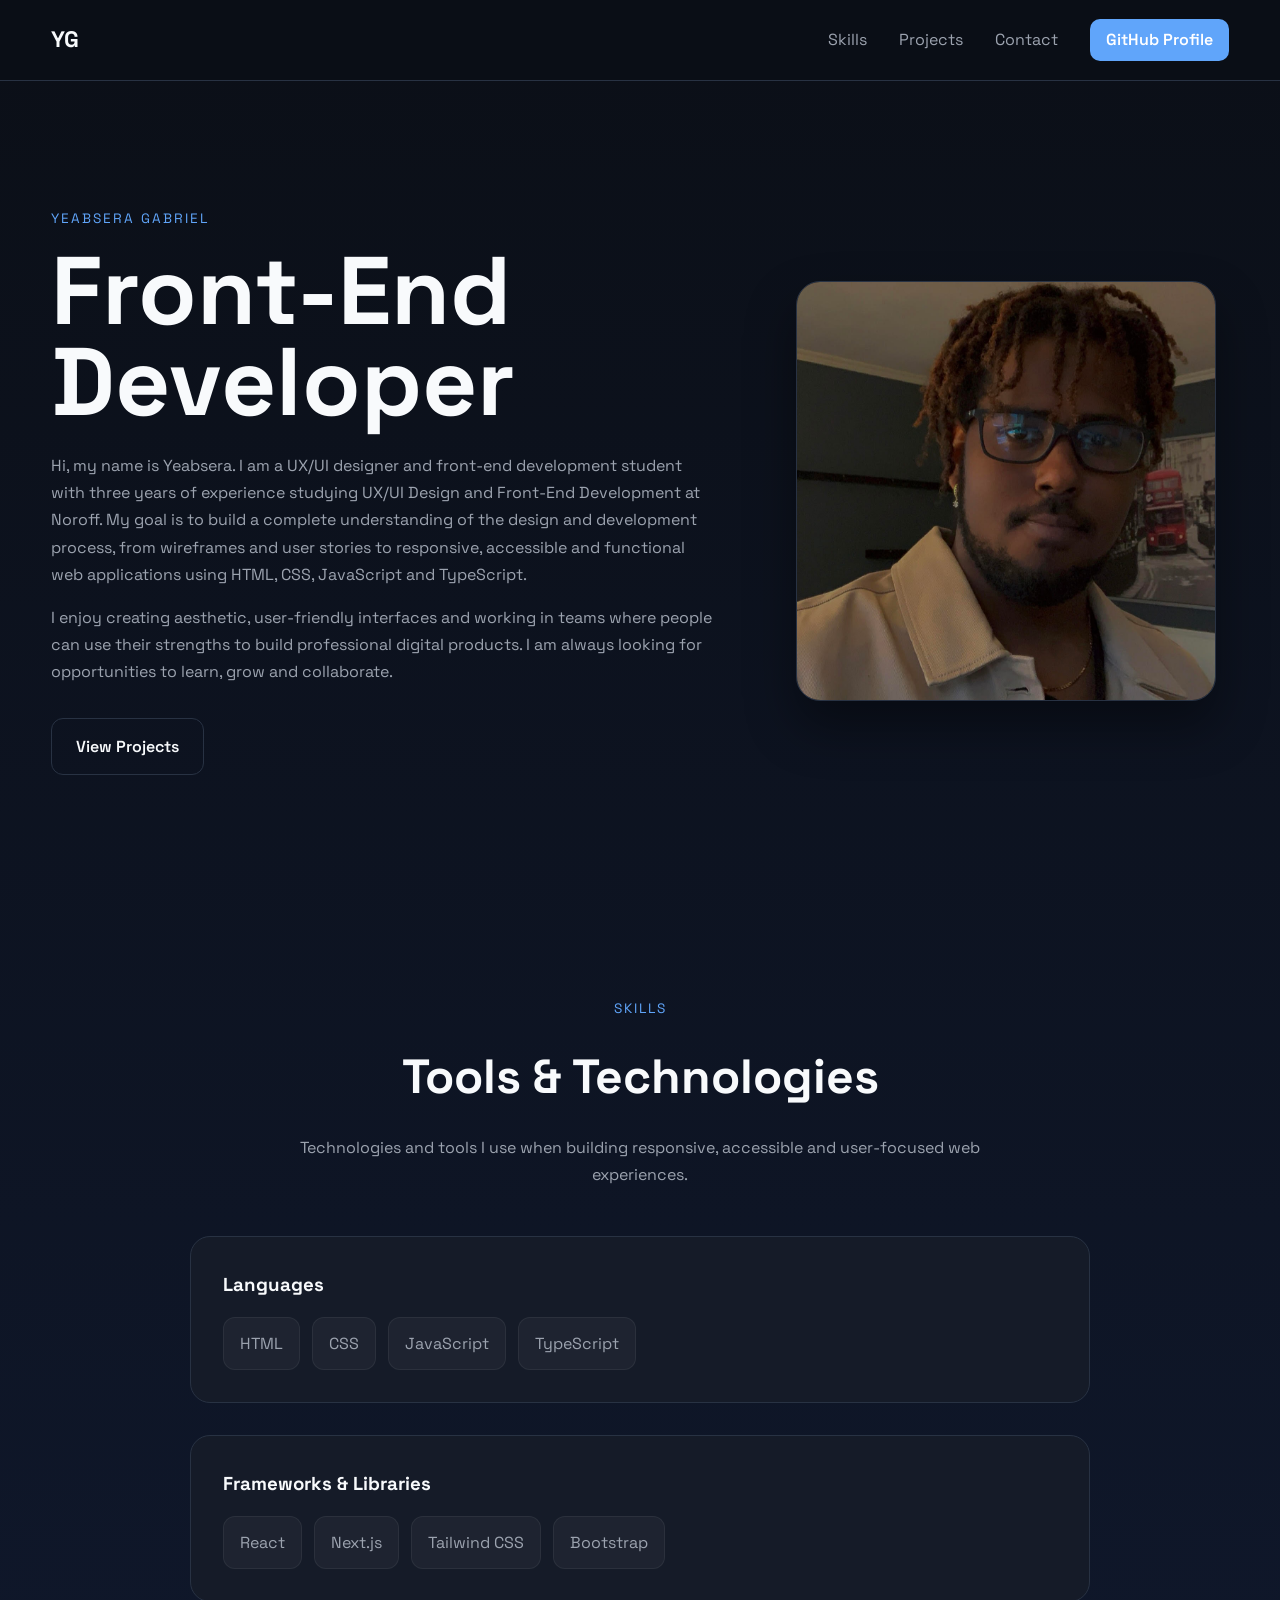
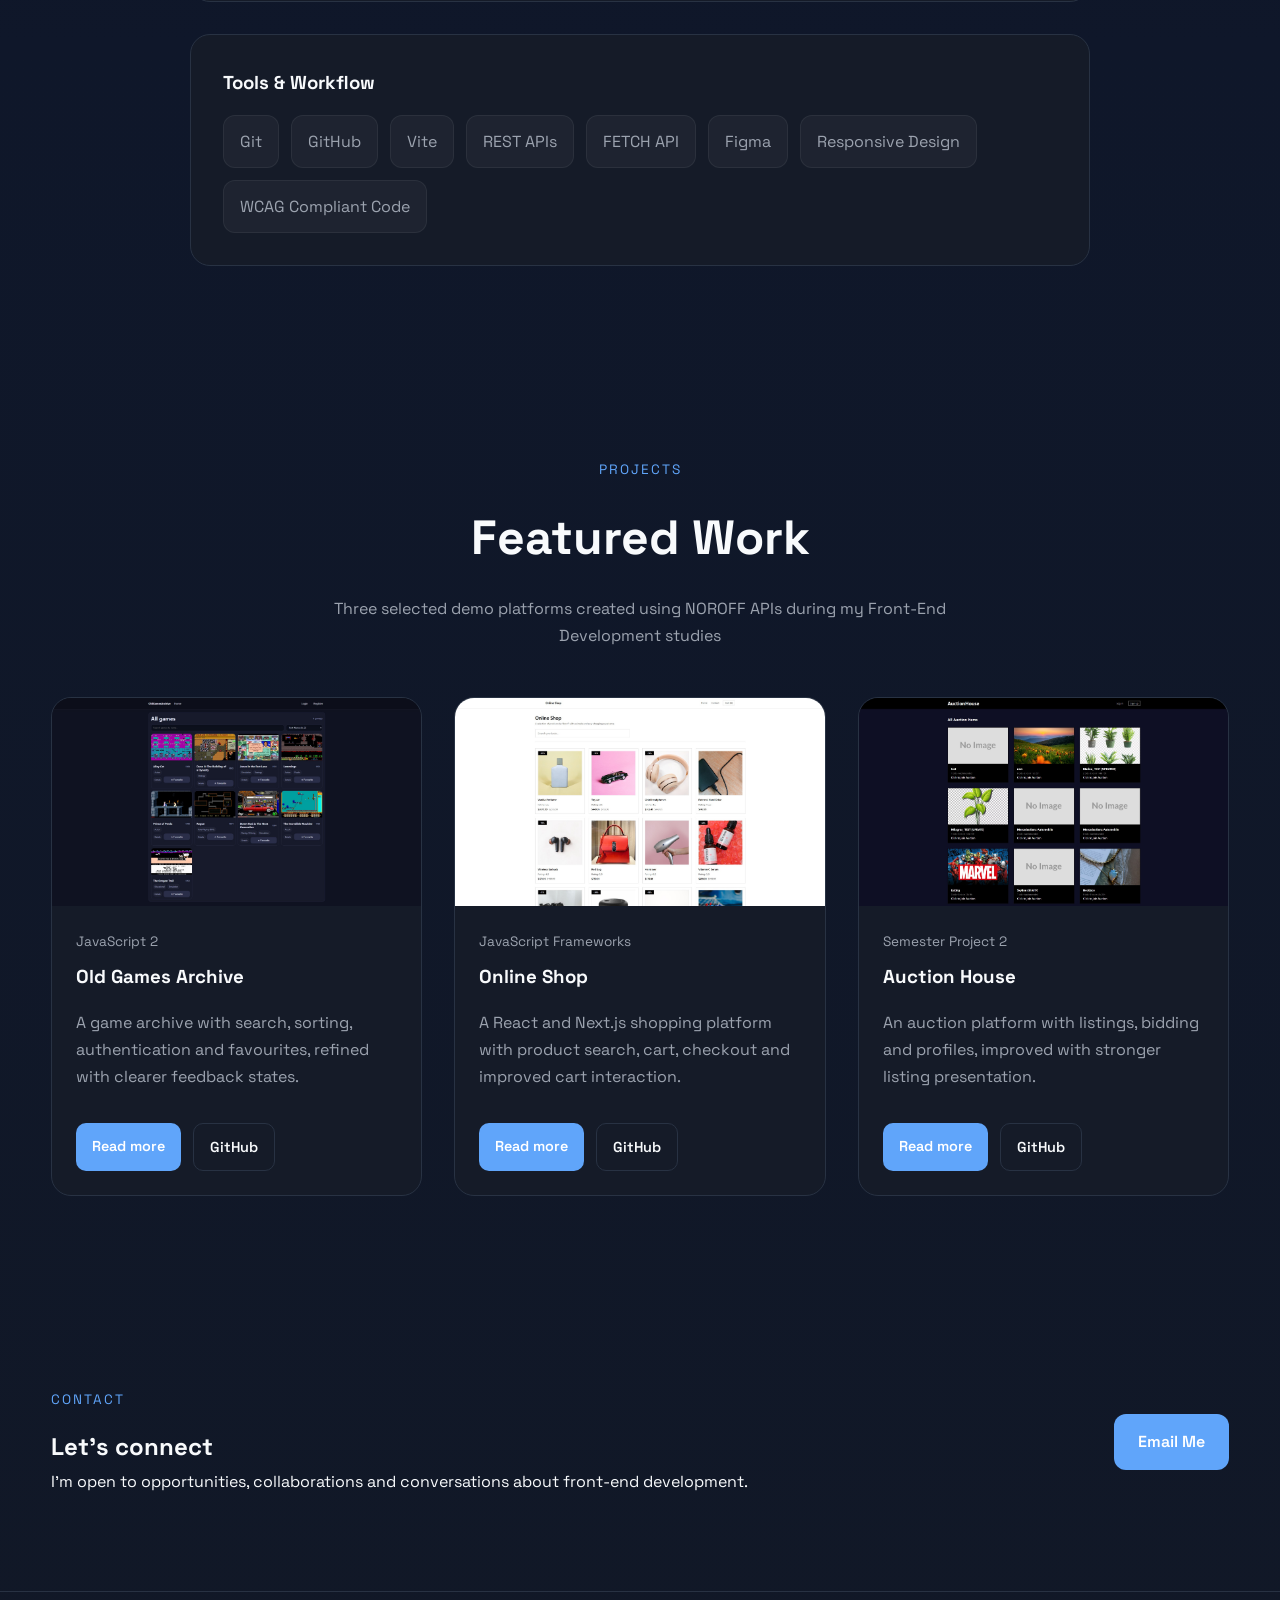
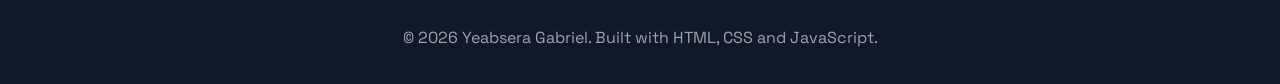
==== index.html @ 2f0060f0 "HTML, CSS and JavaScript Portfolio foundation created based on my first portfolio and edited, then i" ====
<!doctype html>
<html lang="en">
<head>
  <meta charset="UTF-8" />
  <meta name="viewport" content="width=device-width, initial-scale=1.0" />
  <meta name="description" content="Portfolio of Yeabsera Gabriel, Front-End Developer." />
  <title>Yeabsera Gabriel | Front-End Developer</title>

  <link rel="preconnect" href="https://fonts.googleapis.com" />
  <link rel="preconnect" href="https://fonts.gstatic.com" crossorigin />
  <link href="https://fonts.googleapis.com/css2?family=Space+Grotesk:wght@400;500;600;700&display=swap" rel="stylesheet" />

  <link rel="stylesheet" href="./css/styles.css" />
</head>

<body>
  <header class="site-header">
    <nav class="nav container">
      <a href="./index.html" class="logo" aria-label="Go to homepage">YG</a>

      <div class="nav-links" aria-label="Main navigation">
       <a href="#skills">Skills</a>
       <a href="#projects">Projects</a>
       <a href="#contact">Contact</a>

       <a
          href="https://github.com/YeabseraG"
          target="_blank"
          rel="noopener"
          class="github-nav-btn"
        >
          GitHub Profile
       </a>
      </div>
    </nav>
  </header>

  <main>
    <section class="hero container">
      <div class="hero-content">
        <p class="eyebrow">Yeabsera Gabriel</p>
        <h1>Front-End Developer</h1>

        <p class="hero-text">
          Hi, my name is Yeabsera. I am a UX/UI designer and front-end development student with three years of experience studying UX/UI Design and Front-End Development at Noroff. My goal is to build a complete understanding of the design and development process, from wireframes and user stories to responsive, accessible and functional web applications using HTML, CSS, JavaScript and TypeScript.
        </p>

        <p class="hero-text">
          I enjoy creating aesthetic, user-friendly interfaces and working in teams where people can use their strengths to build professional digital products. I am always looking for opportunities to learn, grow and collaborate.
        </p>

        <div class="hero-actions">
          <a href="#projects" class="btn secondary">View Projects</a>
        </div>
      </div>

      <div class="hero-image-wrap">
        <img src="./assets/profile.jpg" alt="Portrait of Yeabsera Gabriel" class="hero-image" />
      </div>
    </section>

    <section id="skills" class="section container narrow-section">
      <div class="section-heading centered">
        <p class="eyebrow">Skills</p>
        <h2>Tools & Technologies</h2>
        <p>
          Technologies and tools I use when building responsive, accessible and user-focused web experiences.
        </p>
      </div>

      <div class="skills-categories">
        <div class="skill-category">
          <h3>Languages</h3>
          <div class="skill-list">
            <span>HTML</span>
            <span>CSS</span>
            <span>JavaScript</span>
            <span>TypeScript</span>
          </div>
        </div>

        <div class="skill-category">
          <h3>Frameworks & Libraries</h3>
          <div class="skill-list">
            <span>React</span>
            <span>Next.js</span>
            <span>Tailwind CSS</span>
            <span>Bootstrap</span>
          </div>
        </div>

        <div class="skill-category">
          <h3>Tools & Workflow</h3>
          <div class="skill-list">
            <span>Git</span>
            <span>GitHub</span>
            <span>Vite</span>
            <span>REST APIs</span>
            <span>FETCH API</span>
            <span>Figma</span>
            <span>Responsive Design</span>
            <span>WCAG Compliant Code</span>
          </div>
        </div>
      </div>
    </section>

    <section id="projects" class="section container">
      <div class="section-heading centered">
        <p class="eyebrow">Projects</p>
        <h2>Featured Work</h2>
        <p>
          Three selected demo platforms created using NOROFF APIs during my Front-End Development studies
        </p>
      </div>

      <div class="projects-grid">
        <article class="project-card">
          <img src="./assets/javascript-2.jpg" alt="Screenshot of OldGamesArchive" />
          <div class="project-card-content">
            <div>
              <p class="project-label">JavaScript 2</p>
              <h3>Old Games Archive</h3>
              <p>
                A game archive with search, sorting, authentication and favourites, refined with clearer feedback states.
              </p>
            </div>

            <div class="card-actions">
              <a href="./projects/javascript-2.html" class="small-btn primary-small">Read more</a>
              <a href="https://github.com/NoroffFEU/javascript-2-resit-1-YeabseraG" target="_blank" rel="noopener" class="small-btn secondary-small">GitHub</a>
            </div>
          </div>
        </article>

        <article class="project-card">
          <img src="./assets/javascript-frameworks.jpg" alt="Screenshot of Online Shop" />
          <div class="project-card-content">
            <div>
              <p class="project-label">JavaScript Frameworks</p>
              <h3>Online Shop</h3>
              <p>
                A React and Next.js shopping platform with product search, cart, checkout and improved cart interaction.
              </p>
            </div>

            <div class="card-actions">
              <a href="./projects/javascript-frameworks.html" class="small-btn primary-small">Read more</a>
              <a href="https://github.com/NoroffFEU/jsfw-2025-v1-yeabserag-js-frameworks/tree/main/online-shop" target="_blank" rel="noopener" class="small-btn secondary-small">GitHub</a>
            </div>
          </div>
        </article>

        <article class="project-card">
          <img src="./assets/semester-project-2.jpg" alt="Screenshot of AuctionHouse" />
          <div class="project-card-content">
            <div>
              <p class="project-label">Semester Project 2</p>
              <h3>Auction House</h3>
              <p>
                An auction platform with listings, bidding and profiles, improved with stronger listing presentation.
              </p>
            </div>

            <div class="card-actions">
              <a href="./projects/semester-project-2.html" class="small-btn primary-small">Read more</a>
              <a href="https://github.com/YeabseraG/FED2_SP2_Yeabsera_G" target="_blank" rel="noopener" class="small-btn secondary-small">GitHub</a>
            </div>
          </div>
        </article>
      </div>
    </section>

    <section id="contact" class="section container contact-section">
      <div>
        <p class="eyebrow">Contact</p>
        <h2>Let’s connect</h2>
        <p>
          I’m open to opportunities, collaborations and conversations about front-end development.
        </p>
      </div>

      <a href="mailto:yeabsera.gabriel@gmail.com" class="btn primary">Email Me</a>
    </section>
  </main>

  <footer class="footer">
    <p>© 2026 Yeabsera Gabriel. Built with HTML, CSS and JavaScript.</p>
  </footer>

  <script src="./js/main.js"></script>
</body>
</html>
---- css/styles.css ----
:root {
  --bg: #0b0f17;
  --bg-secondary: #111827;
  --card: #151b28;
  --border: #283243;
  --text: #f8fafc;
  --text-secondary: #9ca3af;
  --accent: #60a5fa;
  --accent-hover: #3b82f6;
  --container: 1200px;
}

* {
  margin: 0;
  padding: 0;
  box-sizing: border-box;
}

html {
  scroll-behavior: smooth;
}

body {
  background: linear-gradient(
    180deg,
    #0b0f17 0%,
    #0f172a 50%,
    #111827 100%
  );

  color: var(--text);
  font-family: "Space Grotesk", sans-serif;
  line-height: 1.7;
}

img {
  display: block;
  width: 100%;
}

a {
  text-decoration: none;
  color: inherit;
}

.container {
  width: min(92%, var(--container));
  margin: 0 auto;
}

.narrow-section {
  max-width: 900px;
}



/* NAVIGATION */

.site-header {
  position: sticky;
  top: 0;
  z-index: 1000;

  backdrop-filter: blur(12px);

  background: rgba(11, 15, 23, 0.85);

  border-bottom: 1px solid var(--border);
}

.nav {
  min-height: 80px;

  display: flex;
  justify-content: space-between;
  align-items: center;
}

.logo {
  font-weight: 700;
  font-size: 1.4rem;
}

.nav-links {
  display: flex;
  align-items: center;
  gap: 2rem;
}

.nav-links a {
  color: var(--text-secondary);
  transition: 0.3s ease;
}

.nav-links a:hover {
  color: var(--text);
}

.github-nav-btn {
  background: var(--accent);
  color: white !important;
  padding: 0.8rem 1rem;
  border-radius: 10px;
  font-weight: 600;
  line-height: 1;
  display: inline-flex;
  align-items: center;
  justify-content: center;
}

.github-nav-btn:hover {
  background: var(--accent-hover);
  transform: translateY(-2px);
}



/* HERO */

.hero {
  min-height: calc(100vh - 80px);

  display: grid;
  grid-template-columns: 1.2fr 0.8fr;
  gap: 4rem;

  align-items: center;

  padding: 4rem 0;
}

.eyebrow {
  color: var(--accent);
  text-transform: uppercase;
  letter-spacing: 2px;
  font-size: 0.85rem;
  margin-bottom: 1rem;
}

.hero h1 {
  font-size: clamp(3.5rem, 8vw, 6rem);
  line-height: 0.95;
  margin-bottom: 1.5rem;
}

.hero-text {
  max-width: 700px;
  color: var(--text-secondary);
  margin-bottom: 1rem;
}

.hero-actions {
  display: flex;
  gap: 1rem;
  margin-top: 2rem;
}

.hero-image-wrap {
  display: flex;
  justify-content: center;
}

.hero-image {
  width: min(100%, 420px);
  aspect-ratio: 1 / 1;

  object-fit: cover;

  border-radius: 24px;

  border: 1px solid var(--border);

  box-shadow: 0 25px 50px rgba(0, 0, 0, 0.4);
}




/* BUTTONS */

.btn {
  padding: 0.9rem 1.5rem;

  border-radius: 12px;

  font-weight: 600;

  transition: 0.3s ease;
}

.primary {
  background: var(--accent);
  color: white;
}

.primary:hover {
  background: var(--accent-hover);
}

.secondary {
  border: 1px solid var(--border);
}

.secondary:hover {
  background: var(--card);
}




/* SECTIONS */

.section {
  padding: 6rem 0;
}

.section-heading {
  margin-bottom: 3rem;
}

.centered {
  text-align: center;
}

.section-heading h2 {
  font-size: clamp(2rem, 4vw, 3rem);
  margin-bottom: 1rem;
}

.section-heading p:last-child {
  color: var(--text-secondary);
  max-width: 700px;
  margin: 0 auto;
}




/* SKILLS */

.skills-categories {
  display: flex;
  flex-direction: column;
  gap: 2rem;
}

.skill-category {
  background: var(--card);

  border: 1px solid var(--border);

  border-radius: 20px;

  padding: 2rem;
}

.skill-category h3 {
  margin-bottom: 1rem;
  color: var(--text);
}

.skill-list {
  display: flex;
  flex-wrap: wrap;
  gap: 0.75rem;
}

.skill-list span {
  padding: 0.75rem 1rem;

  border-radius: 12px;

  background: rgba(255, 255, 255, 0.04);

  border: 1px solid rgba(255, 255, 255, 0.06);

  color: var(--text-secondary);

  transition: 0.3s ease;
}

.skill-list span:hover {
  color: var(--text);
  transform: translateY(-2px);
}




/* PROJECTS */

.projects-grid {
  display: grid;
  grid-template-columns: repeat(3, 1fr);
  gap: 2rem;
}

.project-card {
  background: var(--card);

  border: 1px solid var(--border);

  border-radius: 20px;

  overflow: hidden;

  display: flex;
  flex-direction: column;

  transition: 0.3s ease;
}

.project-card:hover {
  transform: translateY(-8px);
}

.project-card img {
  aspect-ratio: 16 / 9;
  object-fit: cover;
}

.project-card-content {
  padding: 1.5rem;

  display: flex;
  flex-direction: column;
  justify-content: space-between;

  flex: 1;
}

.project-label {
  color: var(--accent);
  font-size: 0.85rem;
  margin-bottom: 0.5rem;
}

.project-card h3 {
  margin-bottom: 1rem;
}

.project-card p {
  color: var(--text-secondary);
}

.card-actions {
  display: flex;
  gap: 0.75rem;

  margin-top: 2rem;
}

.small-btn {
  padding: 0.7rem 1rem;

  border-radius: 10px;

  font-size: 0.9rem;
  font-weight: 600;

  transition: 0.3s ease;
}

.primary-small {
  background: var(--accent);
  color: white;
}

.primary-small:hover {
  background: var(--accent-hover);
}

.secondary-small {
  border: 1px solid var(--border);
}

.secondary-small:hover {
  background: rgba(255, 255, 255, 0.05);
}




/* CONTACT */

.contact-section {
  display: flex;
  justify-content: space-between;
  align-items: center;

  gap: 2rem;
}




/* FOOTER */

.footer {
  text-align: center;

  padding: 2rem;

  color: var(--text-secondary);

  border-top: 1px solid var(--border);
}




/* RESPONSIVE */

@media (max-width: 1000px) {
  .projects-grid {
    grid-template-columns: 1fr;
  }

  .hero {
    grid-template-columns: 1fr;
    text-align: center;
  }

  .hero-actions {
    justify-content: center;
  }

  .hero-image {
    max-width: 350px;
  }

  .contact-section {
    flex-direction: column;
    text-align: center;
  }
}

@media (max-width: 700px) {
  .nav {
    flex-direction: column;
    gap: 1rem;
    padding: 1rem 0;
  }

  .nav-links {
    flex-wrap: wrap;
    justify-content: center;
  }

  .hero h1 {
    font-size: 3rem;
  }
}
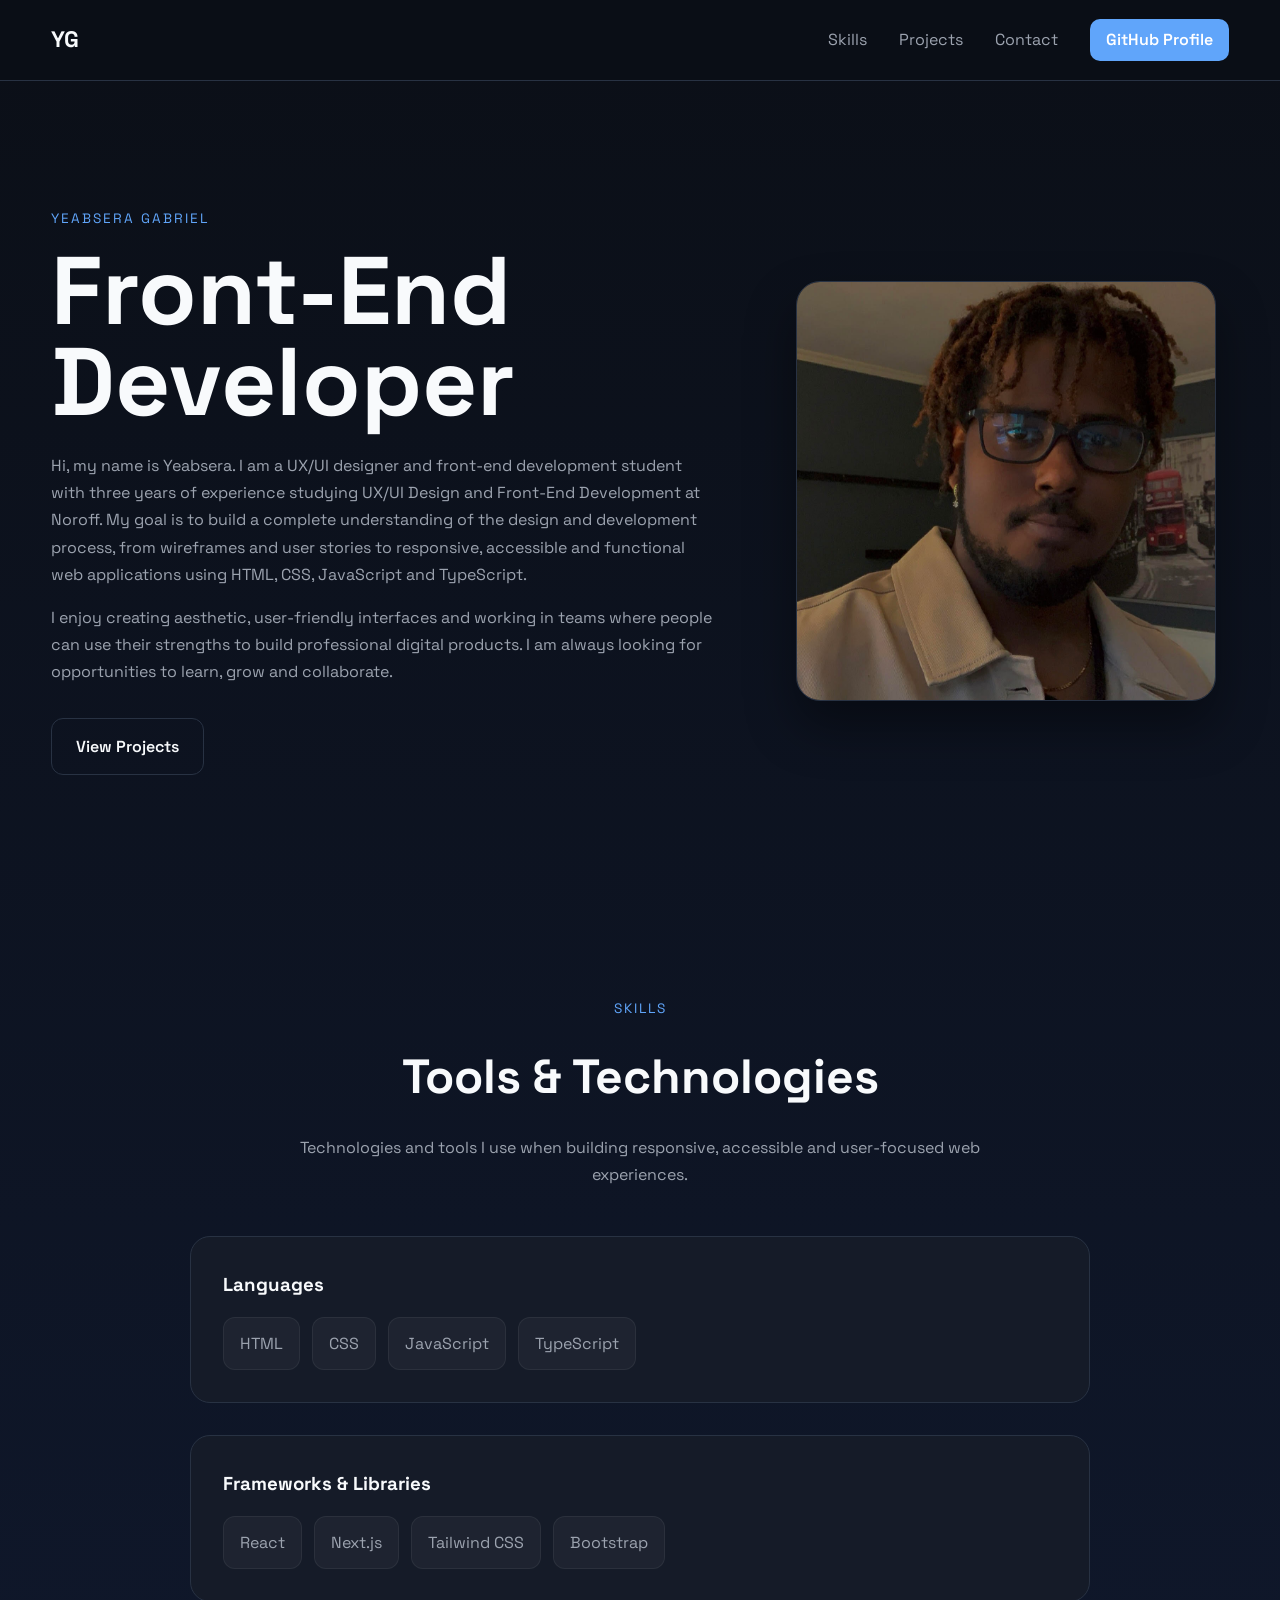
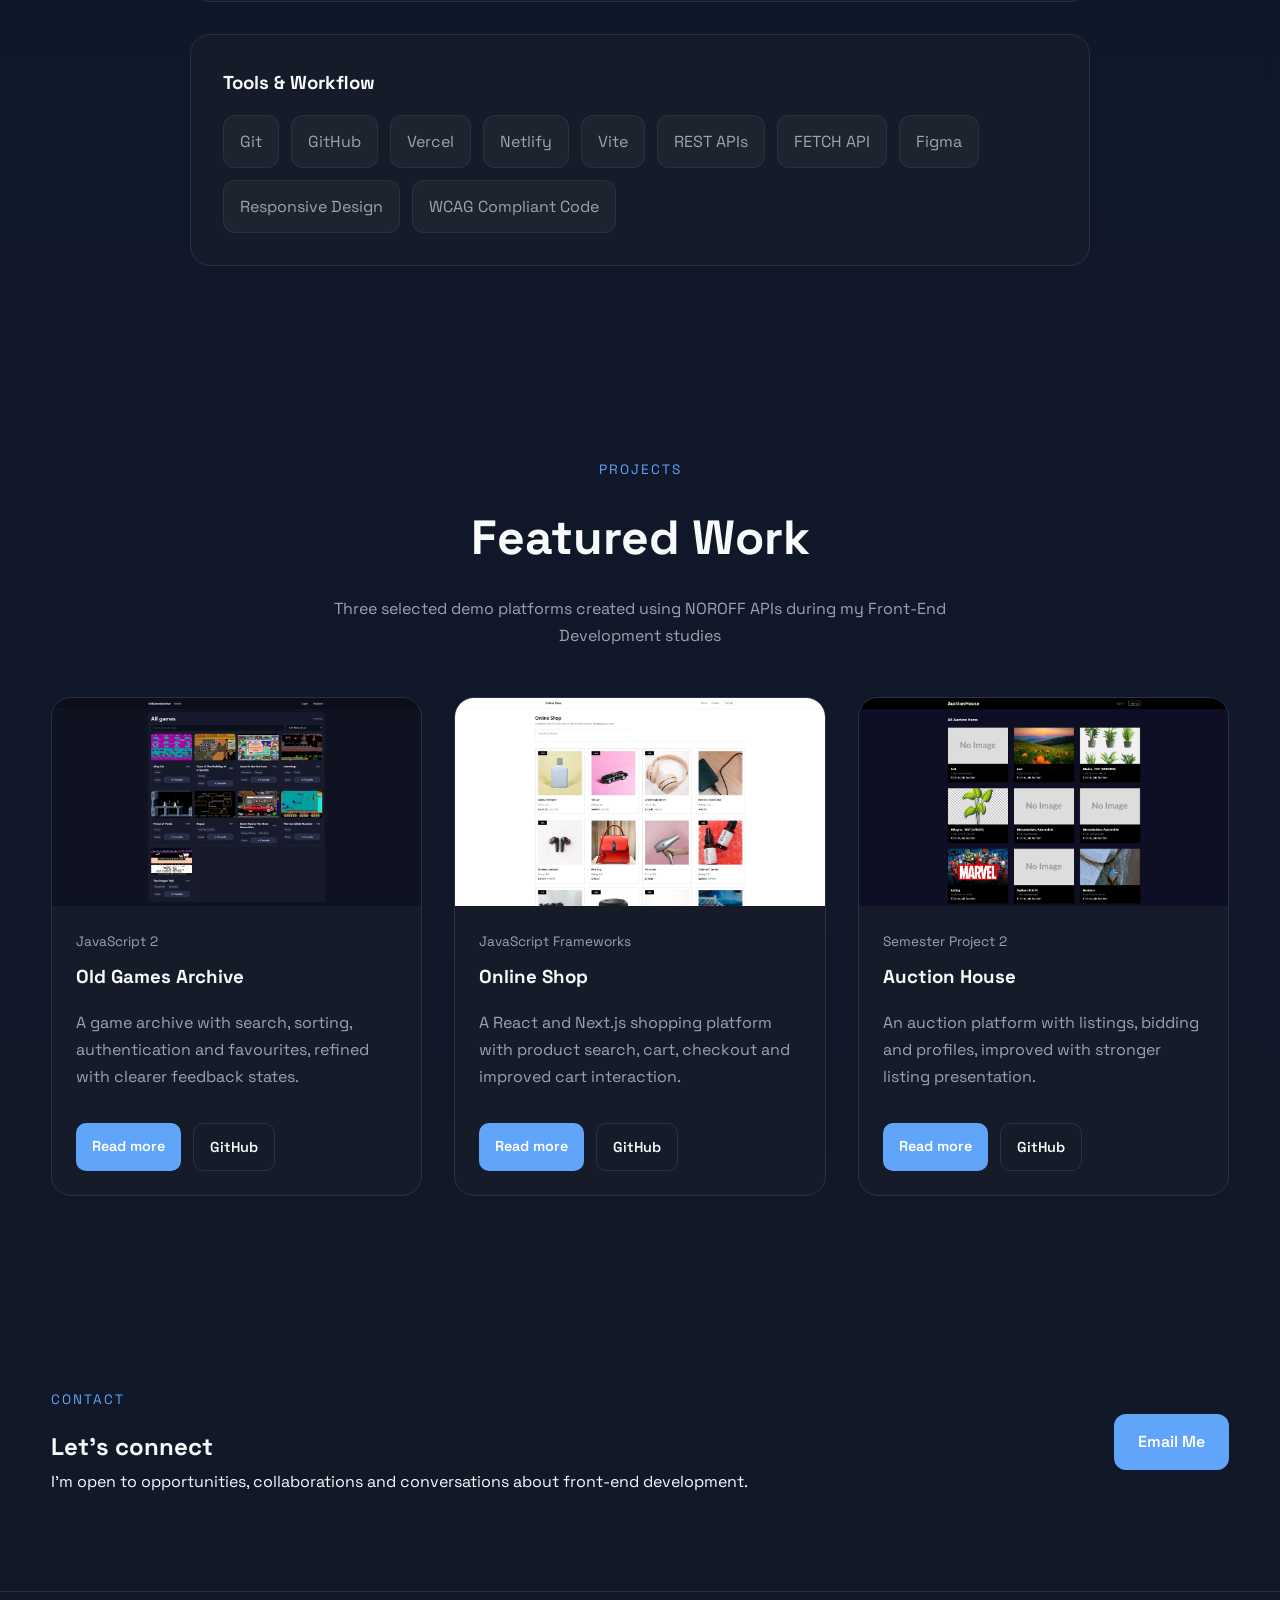
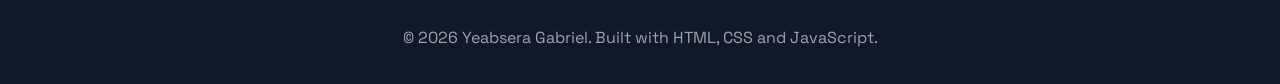
==== commit 593fcb80: "Portfolio Finished - Last 2 Project pages completed - HTML & CSS code cleaned up - Ready for deploym" ====
--- a/index.html
+++ b/index.html
@@ -94,6 +94,8 @@
           <div class="skill-list">
             <span>Git</span>
             <span>GitHub</span>
+            <span>Vercel</span>
+            <span>Netlify</span>
             <span>Vite</span>
             <span>REST APIs</span>
             <span>FETCH API</span>
@@ -188,6 +190,5 @@
     <p>© 2026 Yeabsera Gabriel. Built with HTML, CSS and JavaScript.</p>
   </footer>
 
-  <script src="./js/main.js"></script>
 </body>
 </html>
--- a/css/styles.css
+++ b/css/styles.css
@@ -38,6 +38,7 @@
   width: 100%;
 }
 
+
 a {
   text-decoration: none;
   color: inherit;
@@ -54,17 +55,14 @@
 
 
 
-/* NAVIGATION */
+/* NAVIgation Section */
 
 .site-header {
   position: sticky;
   top: 0;
   z-index: 1000;
-
   backdrop-filter: blur(12px);
-
   background: rgba(11, 15, 23, 0.85);
-
   border-bottom: 1px solid var(--border);
 }
 
@@ -115,7 +113,7 @@
 
 
 
-/* HERO */
+/* HERO / BANNER section (AI assisted solution for Profile Picture placement and spacing for a cleaner result) */
 
 .hero {
   min-height: calc(100vh - 80px);
@@ -128,6 +126,7 @@
 
   padding: 4rem 0;
 }
+
 
 .eyebrow {
   color: var(--accent);
@@ -163,13 +162,9 @@
 .hero-image {
   width: min(100%, 420px);
   aspect-ratio: 1 / 1;
-
   object-fit: cover;
-
   border-radius: 24px;
-
   border: 1px solid var(--border);
-
   box-shadow: 0 25px 50px rgba(0, 0, 0, 0.4);
 }
 
@@ -180,12 +175,12 @@
 
 .btn {
   padding: 0.9rem 1.5rem;
-
   border-radius: 12px;
-
   font-weight: 600;
-
   transition: 0.3s ease;
+  display: inline-flex;
+  align-items: center;
+  justify-content: center;
 }
 
 .primary {
@@ -193,6 +188,7 @@
   color: white;
 }
 
+
 .primary:hover {
   background: var(--accent-hover);
 }
@@ -208,7 +204,7 @@
 
 
 
-/* SECTIONS */
+/* OTHER HOMEPAGE SECTIONS */
 
 .section {
   padding: 6rem 0;
@@ -217,6 +213,7 @@
 .section-heading {
   margin-bottom: 3rem;
 }
+
 
 .centered {
   text-align: center;
@@ -227,6 +224,7 @@
   margin-bottom: 1rem;
 }
 
+
 .section-heading p:last-child {
   color: var(--text-secondary);
   max-width: 700px;
@@ -236,7 +234,7 @@
 
 
 
-/* SKILLS */
+/* TOOLS & SKILLS */
 
 .skills-categories {
   display: flex;
@@ -246,11 +244,8 @@
 
 .skill-category {
   background: var(--card);
-
   border: 1px solid var(--border);
-
   border-radius: 20px;
-
   padding: 2rem;
 }
 
@@ -259,6 +254,7 @@
   color: var(--text);
 }
 
+
 .skill-list {
   display: flex;
   flex-wrap: wrap;
@@ -267,15 +263,10 @@
 
 .skill-list span {
   padding: 0.75rem 1rem;
-
   border-radius: 12px;
-
   background: rgba(255, 255, 255, 0.04);
-
   border: 1px solid rgba(255, 255, 255, 0.06);
-
-  color: var(--text-secondary);
-
+  color: var(--text-secondary);
   transition: 0.3s ease;
 }
 
@@ -287,7 +278,7 @@
 
 
 
-/* PROJECTS */
+/* PROJECT CARDS */
 
 .projects-grid {
   display: grid;
@@ -335,6 +326,7 @@
   margin-bottom: 0.5rem;
 }
 
+
 .project-card h3 {
   margin-bottom: 1rem;
 }
@@ -343,6 +335,7 @@
   color: var(--text-secondary);
 }
 
+
 .card-actions {
   display: flex;
   gap: 0.75rem;
@@ -360,6 +353,7 @@
 
   transition: 0.3s ease;
 }
+
 
 .primary-small {
   background: var(--accent);
@@ -381,7 +375,7 @@
 
 
 
-/* CONTACT */
+/* CONTACT ME (maybe ill make it a form later) */
 
 .contact-section {
   display: flex;
@@ -409,7 +403,7 @@
 
 
 
-/* RESPONSIVE */
+/* MOBILE RRESPONSIVENESS */
 
 @media (max-width: 1000px) {
   .projects-grid {
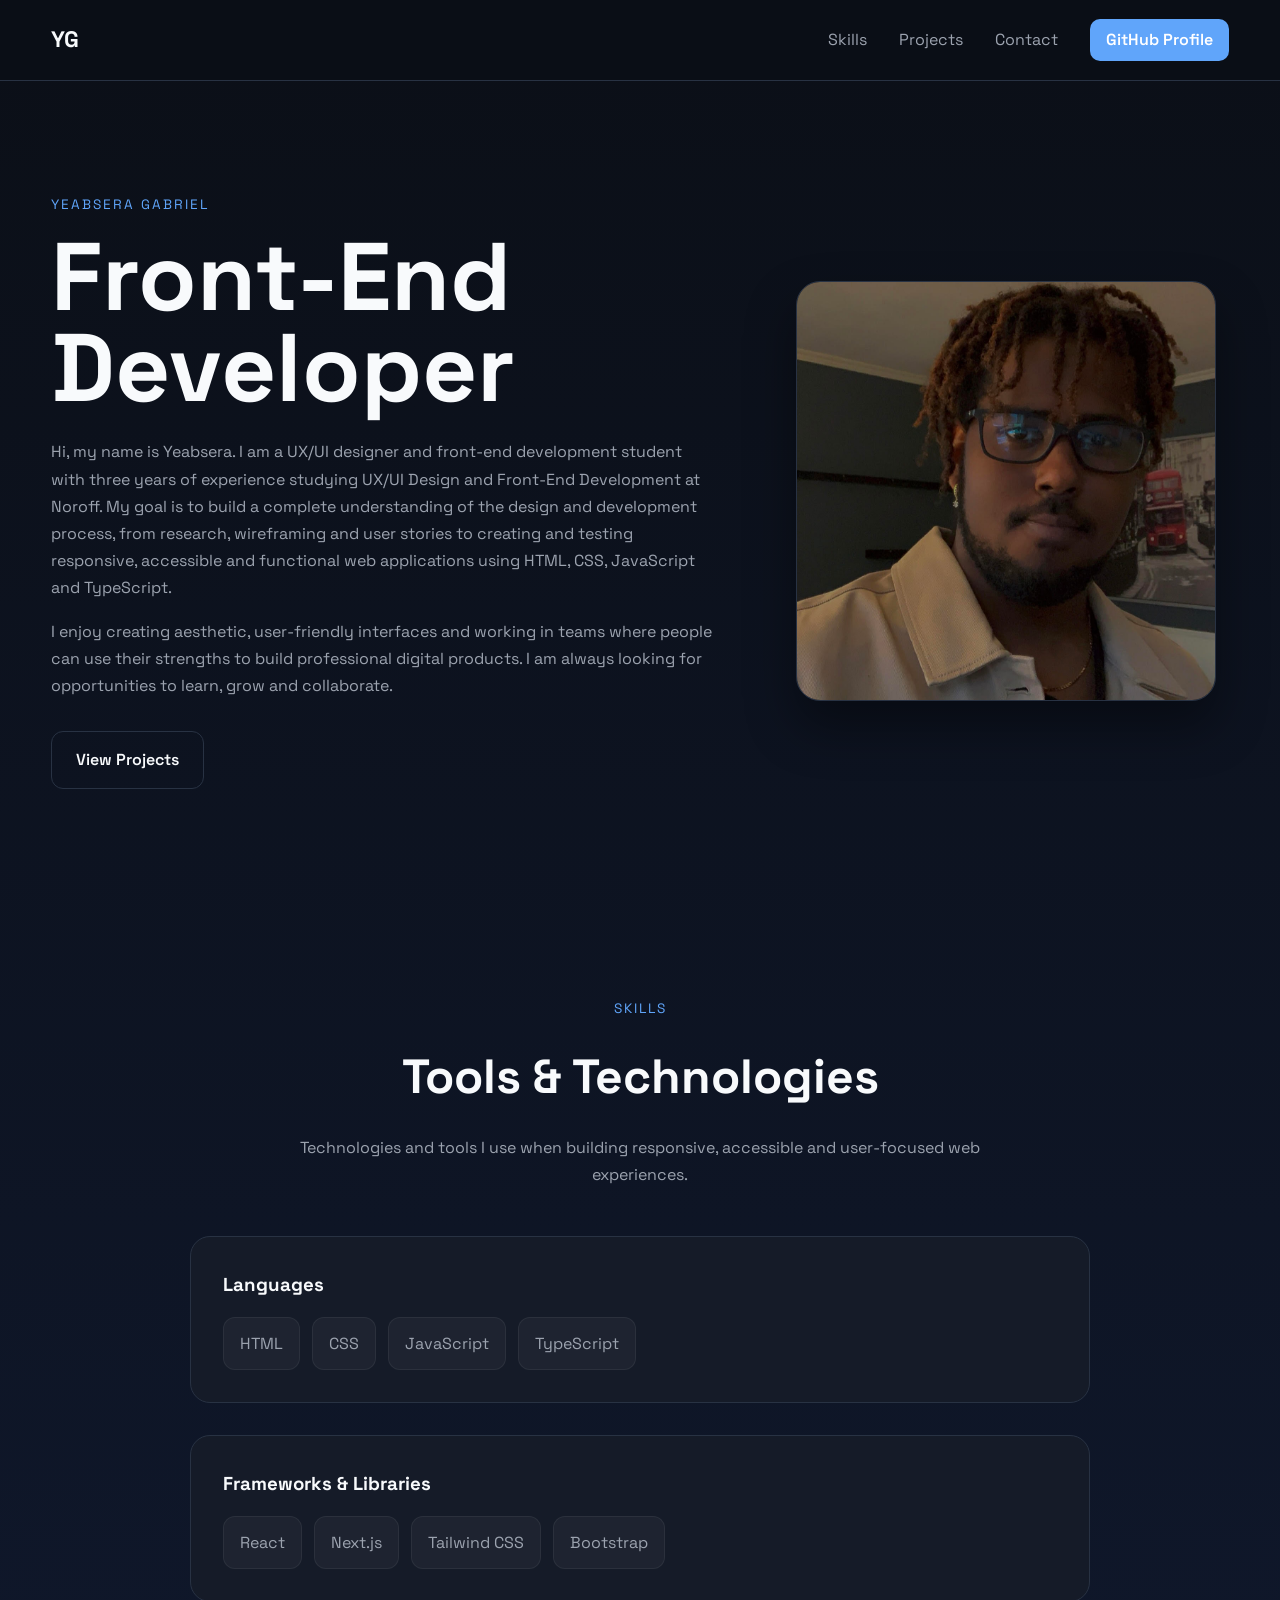
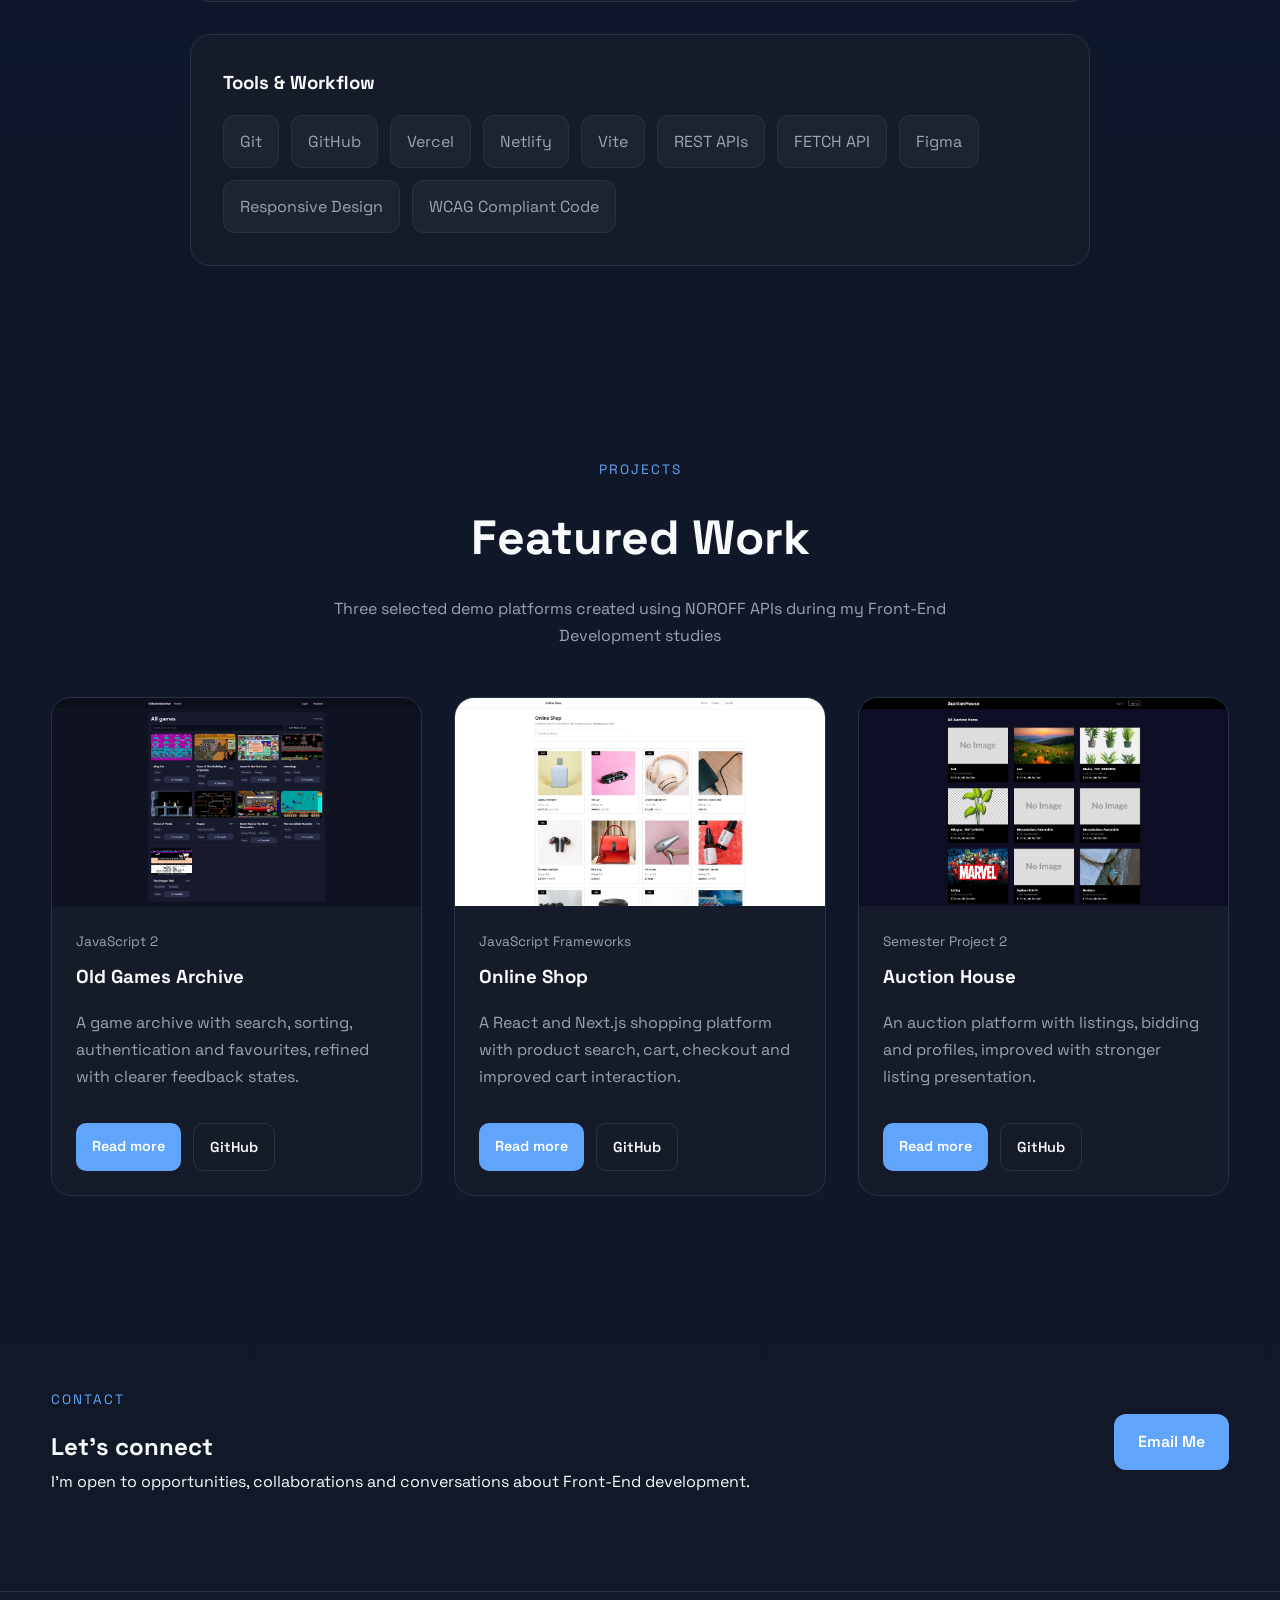
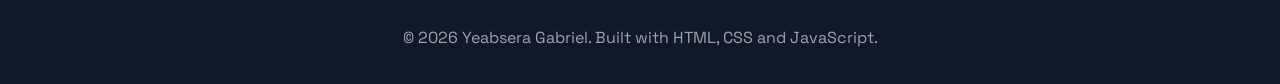
==== commit 7d756f89: "Small polishing update" ====
--- a/index.html
+++ b/index.html
@@ -42,7 +42,7 @@
         <h1>Front-End Developer</h1>
 
         <p class="hero-text">
-          Hi, my name is Yeabsera. I am a UX/UI designer and front-end development student with three years of experience studying UX/UI Design and Front-End Development at Noroff. My goal is to build a complete understanding of the design and development process, from wireframes and user stories to responsive, accessible and functional web applications using HTML, CSS, JavaScript and TypeScript.
+          Hi, my name is Yeabsera. I am a UX/UI designer and front-end development student with three years of experience studying UX/UI Design and Front-End Development at Noroff. My goal is to build a complete understanding of the design and development process, from research, wireframing and user stories to creating and testing responsive, accessible and functional web applications using HTML, CSS, JavaScript and TypeScript.
         </p>
 
         <p class="hero-text">
@@ -178,7 +178,7 @@
         <p class="eyebrow">Contact</p>
         <h2>Let’s connect</h2>
         <p>
-          I’m open to opportunities, collaborations and conversations about front-end development.
+          I’m open to opportunities, collaborations and conversations about Front-End development.
         </p>
       </div>
 
